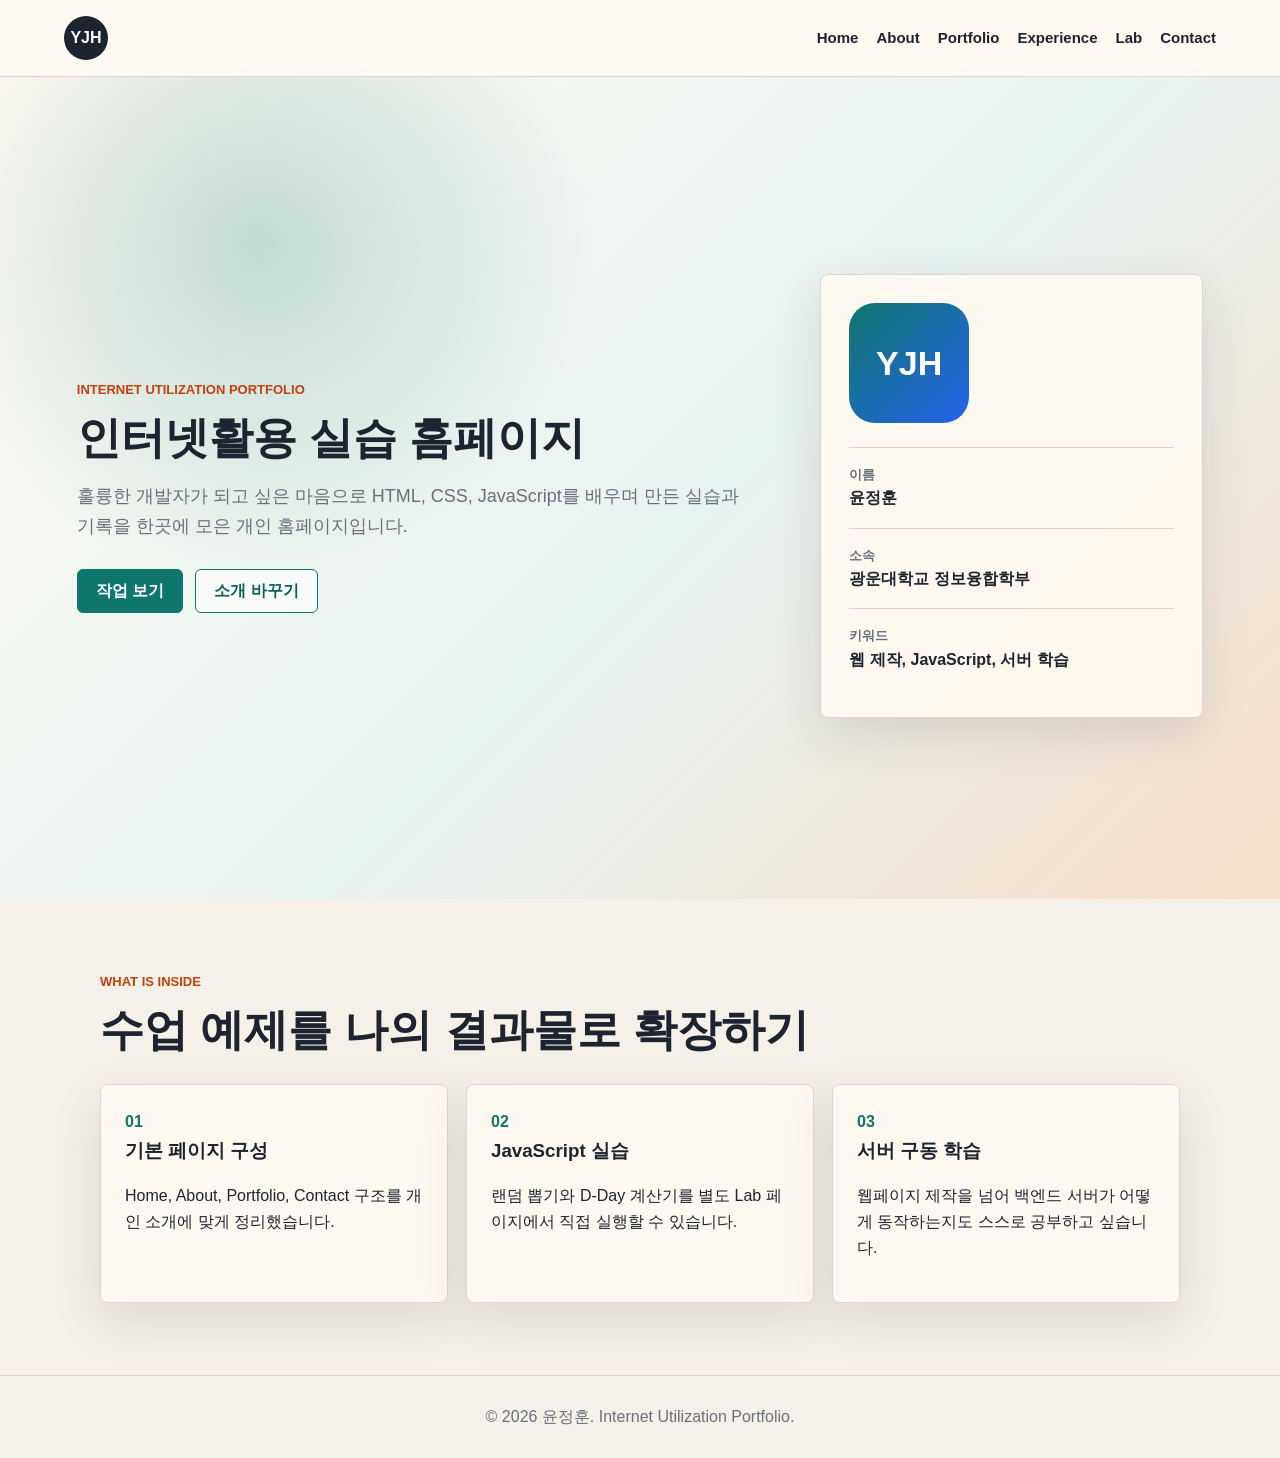
==== index.html @ 5d7d9046 "Create personal homepage" ====
<!doctype html>
<html lang="ko">
  <head>
    <meta charset="UTF-8" />
    <meta name="viewport" content="width=device-width, initial-scale=1.0" />
    <title>윤정훈 | 인터넷활용 홈페이지</title>
    <link rel="stylesheet" href="style.css" />
    <link rel="stylesheet" href="home.css" />
  </head>

  <body>
    <nav class="site-nav">
      <a class="brand" href="index.html">YJH</a>
      <div class="nav-links">
        <a href="index.html">Home</a>
        <a href="about.html">About</a>
        <a href="portfolio.html">Portfolio</a>
        <a href="experience.html">Experience</a>
        <a href="lab.html">Lab</a>
        <a href="contact.html">Contact</a>
      </div>
    </nav>

    <main>
      <section class="hero">
        <div class="hero-copy">
          <p class="eyebrow">Internet Utilization Portfolio</p>
          <h2>인터넷활용 실습 홈페이지</h2>
          <p id="intro" class="hero-text">
            훌륭한 개발자가 되고 싶은 마음으로 HTML, CSS, JavaScript를 배우며
            만든 실습과 기록을 한곳에 모은 개인 홈페이지입니다.
          </p>
          <div class="hero-actions">
            <a class="btn primary" href="portfolio.html">작업 보기</a>
            <button class="btn ghost" type="button" onclick="changeIntro()">
              소개 바꾸기
            </button>
          </div>
        </div>

        <div class="hero-panel" aria-label="홈페이지 핵심 정보">
          <div class="profile-mark">YJH</div>
          <dl>
            <div>
              <dt>이름</dt>
              <dd>윤정훈</dd>
            </div>
            <div>
              <dt>소속</dt>
              <dd>광운대학교 정보융합학부</dd>
            </div>
            <div>
              <dt>키워드</dt>
              <dd>웹 제작, JavaScript, 서버 학습</dd>
            </div>
          </dl>
        </div>
      </section>

      <section class="section-band">
        <div class="container">
          <p class="eyebrow">What is inside</p>
          <h2>수업 예제를 나의 결과물로 확장하기</h2>
          <div class="feature-grid">
            <article class="card">
              <span class="card-number">01</span>
              <h3>기본 페이지 구성</h3>
              <p>
                Home, About, Portfolio, Contact 구조를 개인 소개에 맞게
                정리했습니다.
              </p>
            </article>
            <article class="card">
              <span class="card-number">02</span>
              <h3>JavaScript 실습</h3>
              <p>
                랜덤 뽑기와 D-Day 계산기를 별도 Lab 페이지에서 직접 실행할 수
                있습니다.
              </p>
            </article>
            <article class="card">
              <span class="card-number">03</span>
              <h3>서버 구동 학습</h3>
              <p>
                웹페이지 제작을 넘어 백엔드 서버가 어떻게 동작하는지도 스스로
                공부하고 싶습니다.
              </p>
            </article>
          </div>
        </div>
      </section>
    </main>

    <footer>
      © <span id="year"></span> 윤정훈. Internet Utilization Portfolio.
    </footer>
    <script src="script.js"></script>
  </body>
</html>
---- style.css ----
:root {
  --bg: #f6f1e8;
  --surface: #fffaf1;
  --ink: #1d2430;
  --muted: #69707d;
  --line: #ded6c8;
  --primary: #0f766e;
  --primary-dark: #0b5f59;
  --accent: #c2410c;
  --blue: #2563eb;
  --shadow: 0 18px 50px rgba(29, 36, 48, 0.12);
}

* {
  box-sizing: border-box;
}

body {
  margin: 0;
  font-family: Arial, "Apple SD Gothic Neo", "Malgun Gothic", sans-serif;
  background: var(--bg);
  color: var(--ink);
  line-height: 1.65;
}

a {
  color: var(--primary-dark);
  font-weight: 700;
  text-decoration: none;
}

a:hover {
  text-decoration: underline;
}

.site-nav {
  position: sticky;
  top: 0;
  z-index: 10;
  display: flex;
  align-items: center;
  justify-content: space-between;
  gap: 20px;
  padding: 16px clamp(18px, 5vw, 64px);
  background: rgba(255, 250, 241, 0.92);
  border-bottom: 1px solid var(--line);
  backdrop-filter: blur(16px);
}

.brand {
  display: inline-grid;
  width: 44px;
  height: 44px;
  place-items: center;
  border-radius: 50%;
  background: var(--ink);
  color: white;
  letter-spacing: 0;
}

.brand:hover {
  text-decoration: none;
}

.nav-links {
  display: flex;
  flex-wrap: wrap;
  justify-content: flex-end;
  gap: 10px 18px;
}

.nav-links a {
  color: var(--ink);
  font-size: 15px;
}

.container {
  width: min(1080px, 100%);
  margin: 0 auto;
}

.page {
  padding: 72px 20px;
}

.page h1 {
  max-width: 760px;
  margin: 0;
  font-size: clamp(42px, 7vw, 84px);
  line-height: 1.05;
}

.page-desc {
  max-width: 760px;
  color: var(--muted);
  font-size: 18px;
}

.eyebrow {
  margin: 0 0 12px;
  color: var(--accent);
  font-size: 13px;
  font-weight: 800;
  letter-spacing: 0;
  text-transform: uppercase;
}

h2 {
  margin: 0 0 18px;
  font-size: clamp(28px, 4vw, 44px);
  line-height: 1.18;
}

h3 {
  margin: 0 0 10px;
}

.btn {
  display: inline-flex;
  align-items: center;
  justify-content: center;
  min-height: 44px;
  padding: 0 18px;
  border: 1px solid var(--primary);
  border-radius: 6px;
  background: transparent;
  color: var(--primary-dark);
  font: inherit;
  font-weight: 800;
  cursor: pointer;
}

.btn:hover {
  text-decoration: none;
  transform: translateY(-1px);
}

.btn.primary {
  background: var(--primary);
  color: white;
}

.btn.ghost {
  background: rgba(255, 255, 255, 0.6);
}

.card {
  padding: 24px;
  border: 1px solid var(--line);
  border-radius: 8px;
  background: rgba(255, 250, 241, 0.92);
  box-shadow: var(--shadow);
}

label {
  display: grid;
  gap: 8px;
  color: var(--ink);
  font-weight: 800;
}

input,
textarea {
  width: 100%;
  min-height: 44px;
  padding: 12px;
  border: 1px solid var(--line);
  border-radius: 6px;
  background: white;
  color: var(--ink);
  font: inherit;
}

textarea {
  min-height: 118px;
  resize: vertical;
}

footer {
  padding: 28px 20px;
  border-top: 1px solid var(--line);
  color: var(--muted);
  text-align: center;
}

@media (max-width: 760px) {
  .site-nav {
    align-items: flex-start;
    flex-direction: column;
  }

  .nav-links {
    justify-content: flex-start;
  }
}
---- home.css ----
.hero {
  display: grid;
  grid-template-columns: minmax(0, 1.3fr) minmax(280px, 0.7fr);
  gap: 32px;
  align-items: center;
  min-height: calc(100vh - 78px);
  padding: 72px clamp(20px, 6vw, 88px) 56px;
  background:
    radial-gradient(
      circle at 20% 20%,
      rgba(15, 118, 110, 0.22),
      transparent 28%
    ),
    linear-gradient(135deg, #fffaf1 0%, #e7f3f1 54%, #f7dfc9 100%);
}

.hero-copy h1 {
  max-width: 760px;
  margin: 0;
  font-size: clamp(42px, 7vw, 84px);
  line-height: 1.05;
}

.hero-text {
  max-width: 680px;
  color: var(--muted);
  font-size: 18px;
}

.hero-actions {
  display: flex;
  flex-wrap: wrap;
  gap: 12px;
  margin-top: 28px;
}

.hero-panel {
  padding: 28px;
  border: 1px solid var(--line);
  border-radius: 8px;
  background: rgba(255, 250, 241, 0.92);
  box-shadow: var(--shadow);
}

.profile-mark {
  display: grid;
  width: 120px;
  height: 120px;
  margin-bottom: 24px;
  place-items: center;
  border-radius: 26px;
  background: linear-gradient(135deg, var(--primary), var(--blue));
  color: white;
  font-size: 34px;
  font-weight: 900;
}

dl,
dd {
  margin: 0;
}

.hero-panel dl div {
  padding: 16px 0;
  border-top: 1px solid var(--line);
}

dt {
  color: var(--muted);
  font-size: 13px;
  font-weight: 800;
}

dd {
  font-weight: 800;
}

.section-band {
  padding: 72px 20px;
}

.feature-grid {
  display: grid;
  grid-template-columns: repeat(3, minmax(0, 1fr));
  gap: 18px;
  margin-top: 28px;
}

.card-number {
  color: var(--primary);
  font-weight: 900;
}

@media (max-width: 760px) {
  .hero,
  .feature-grid {
    grid-template-columns: 1fr;
  }

  .hero {
    min-height: auto;
    padding-top: 48px;
  }
}
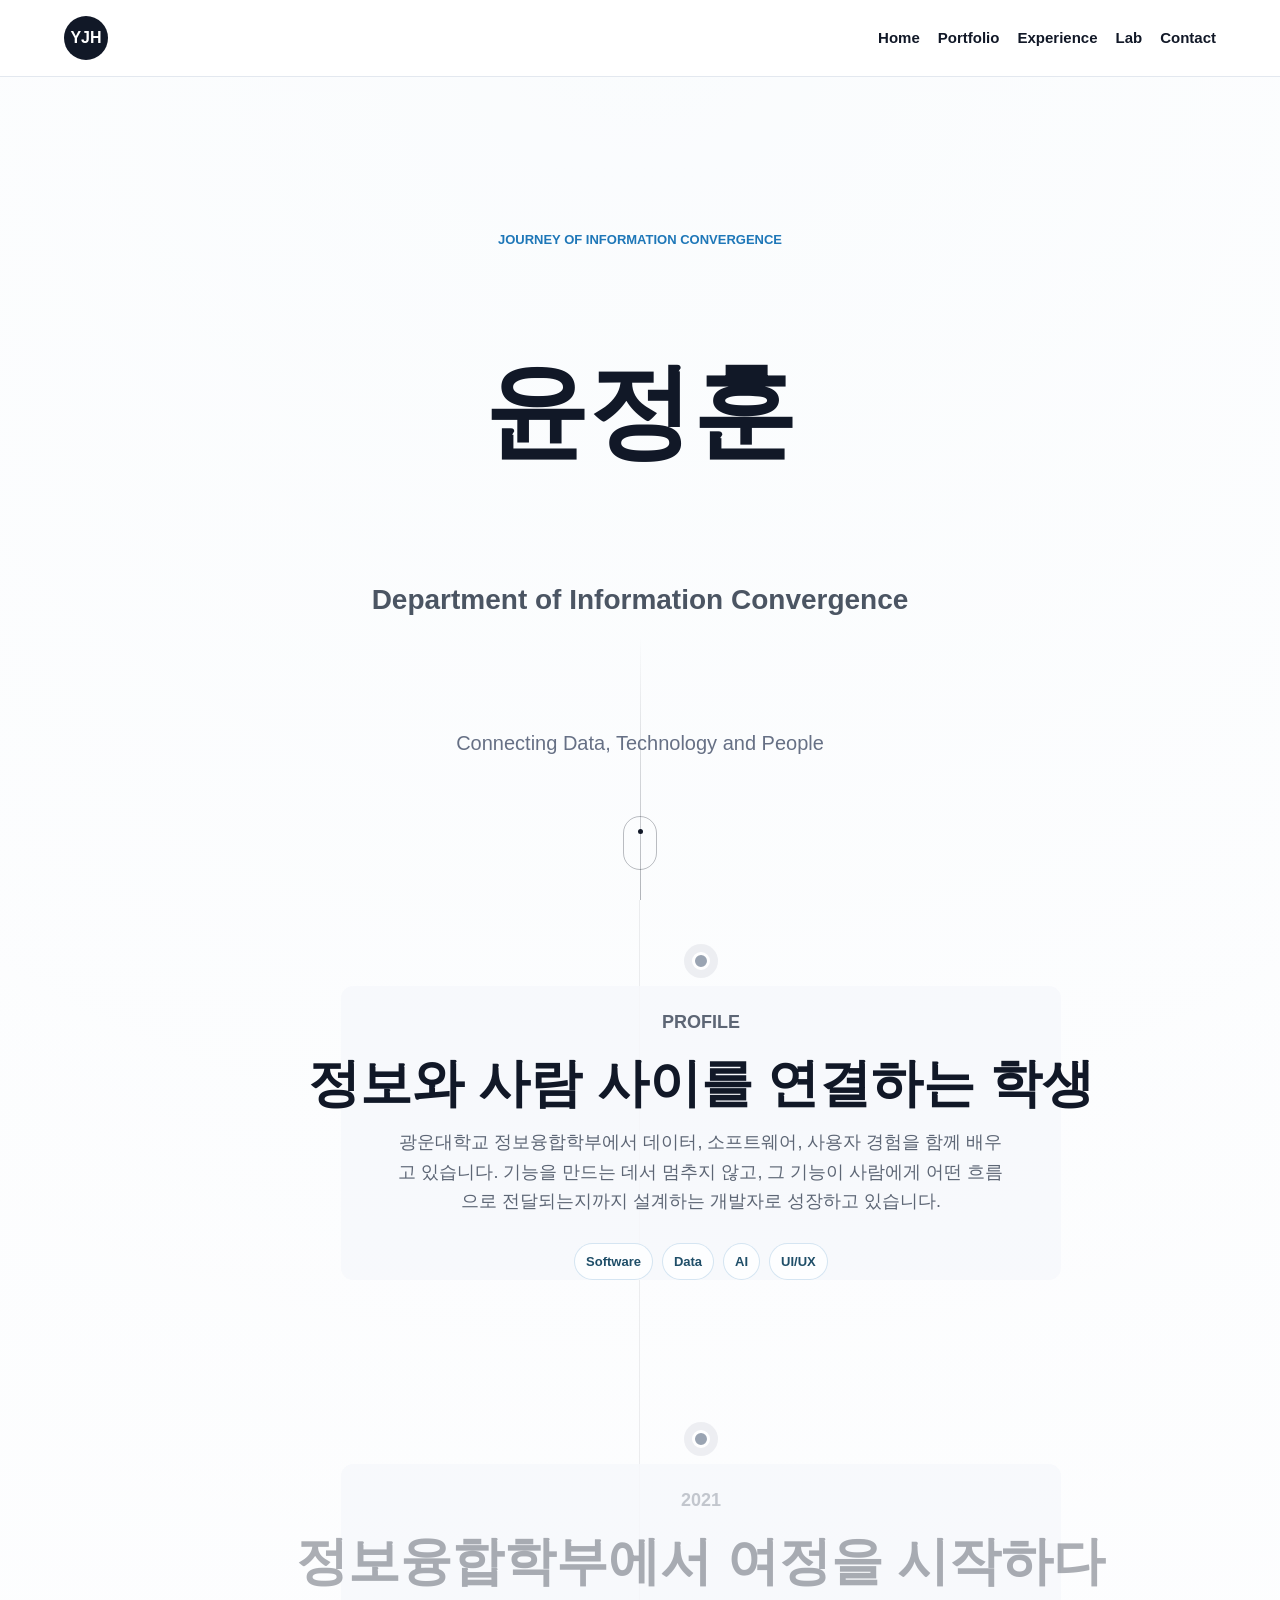
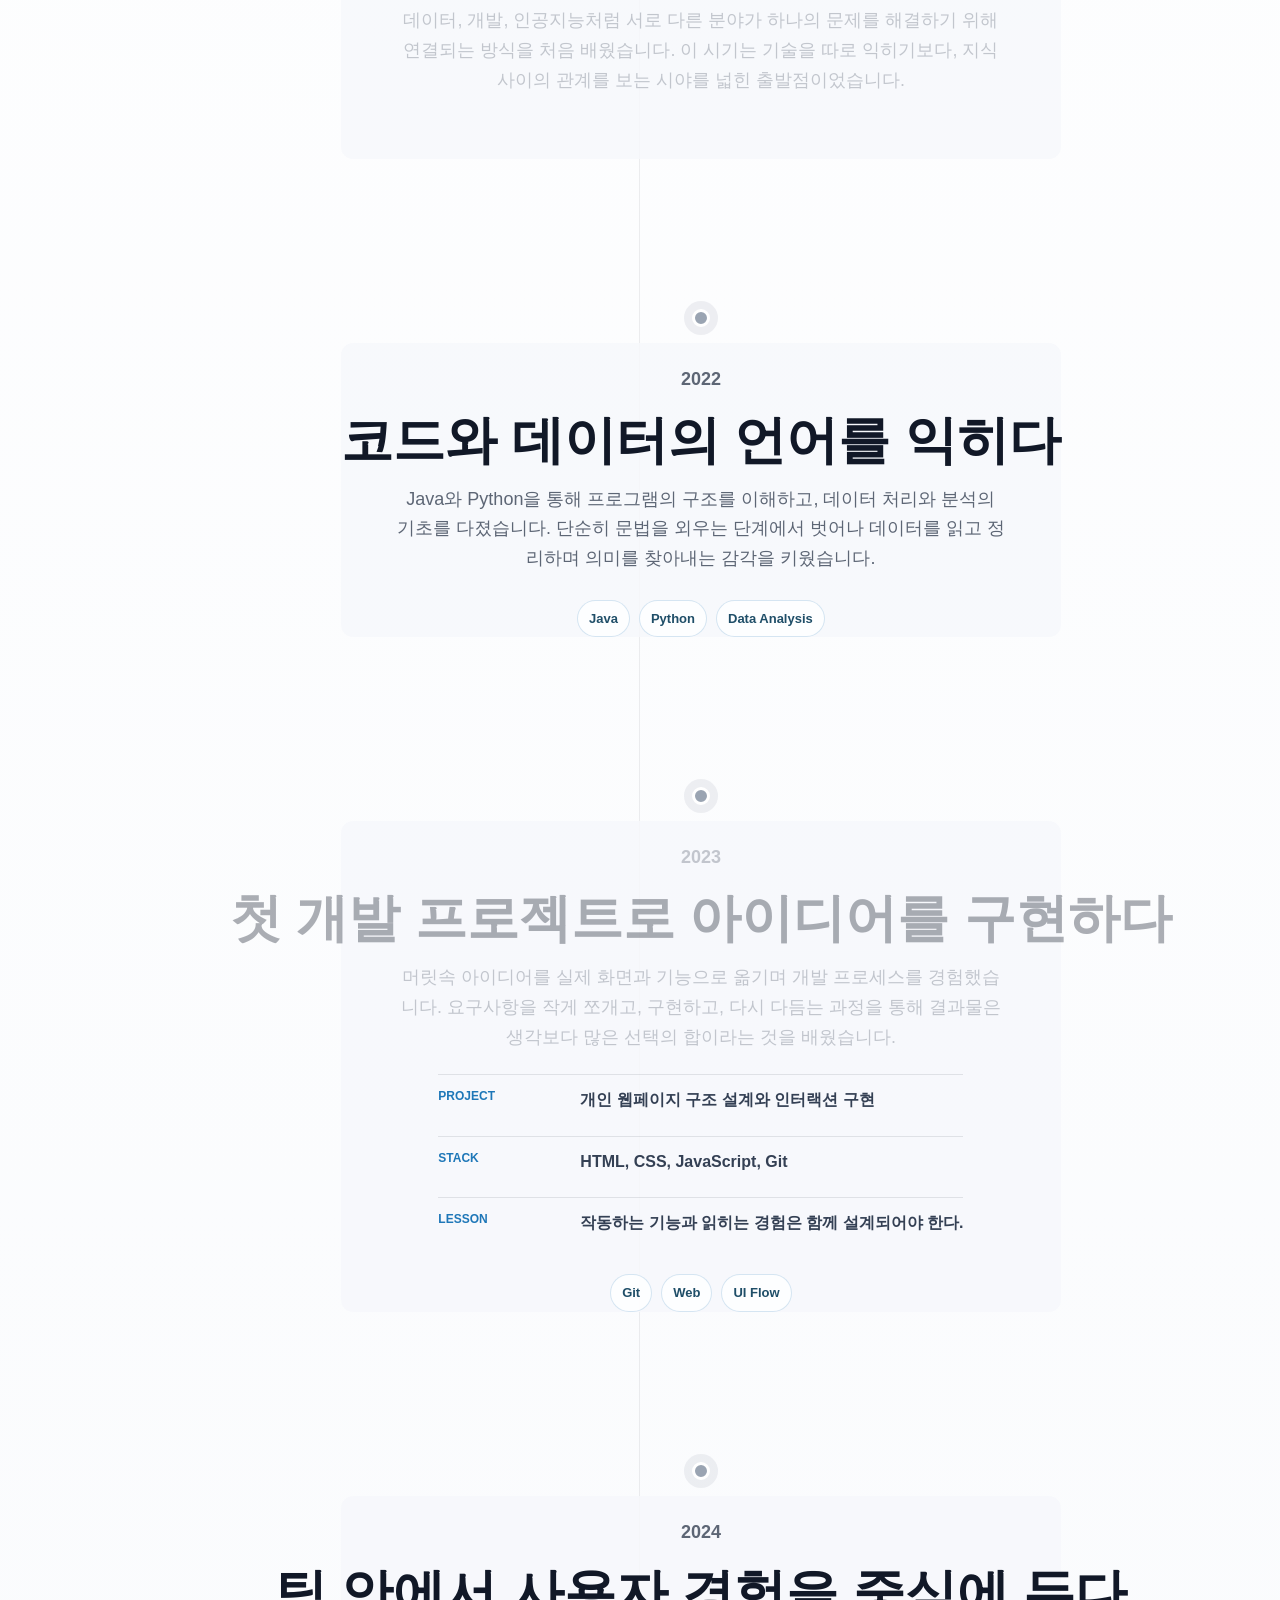
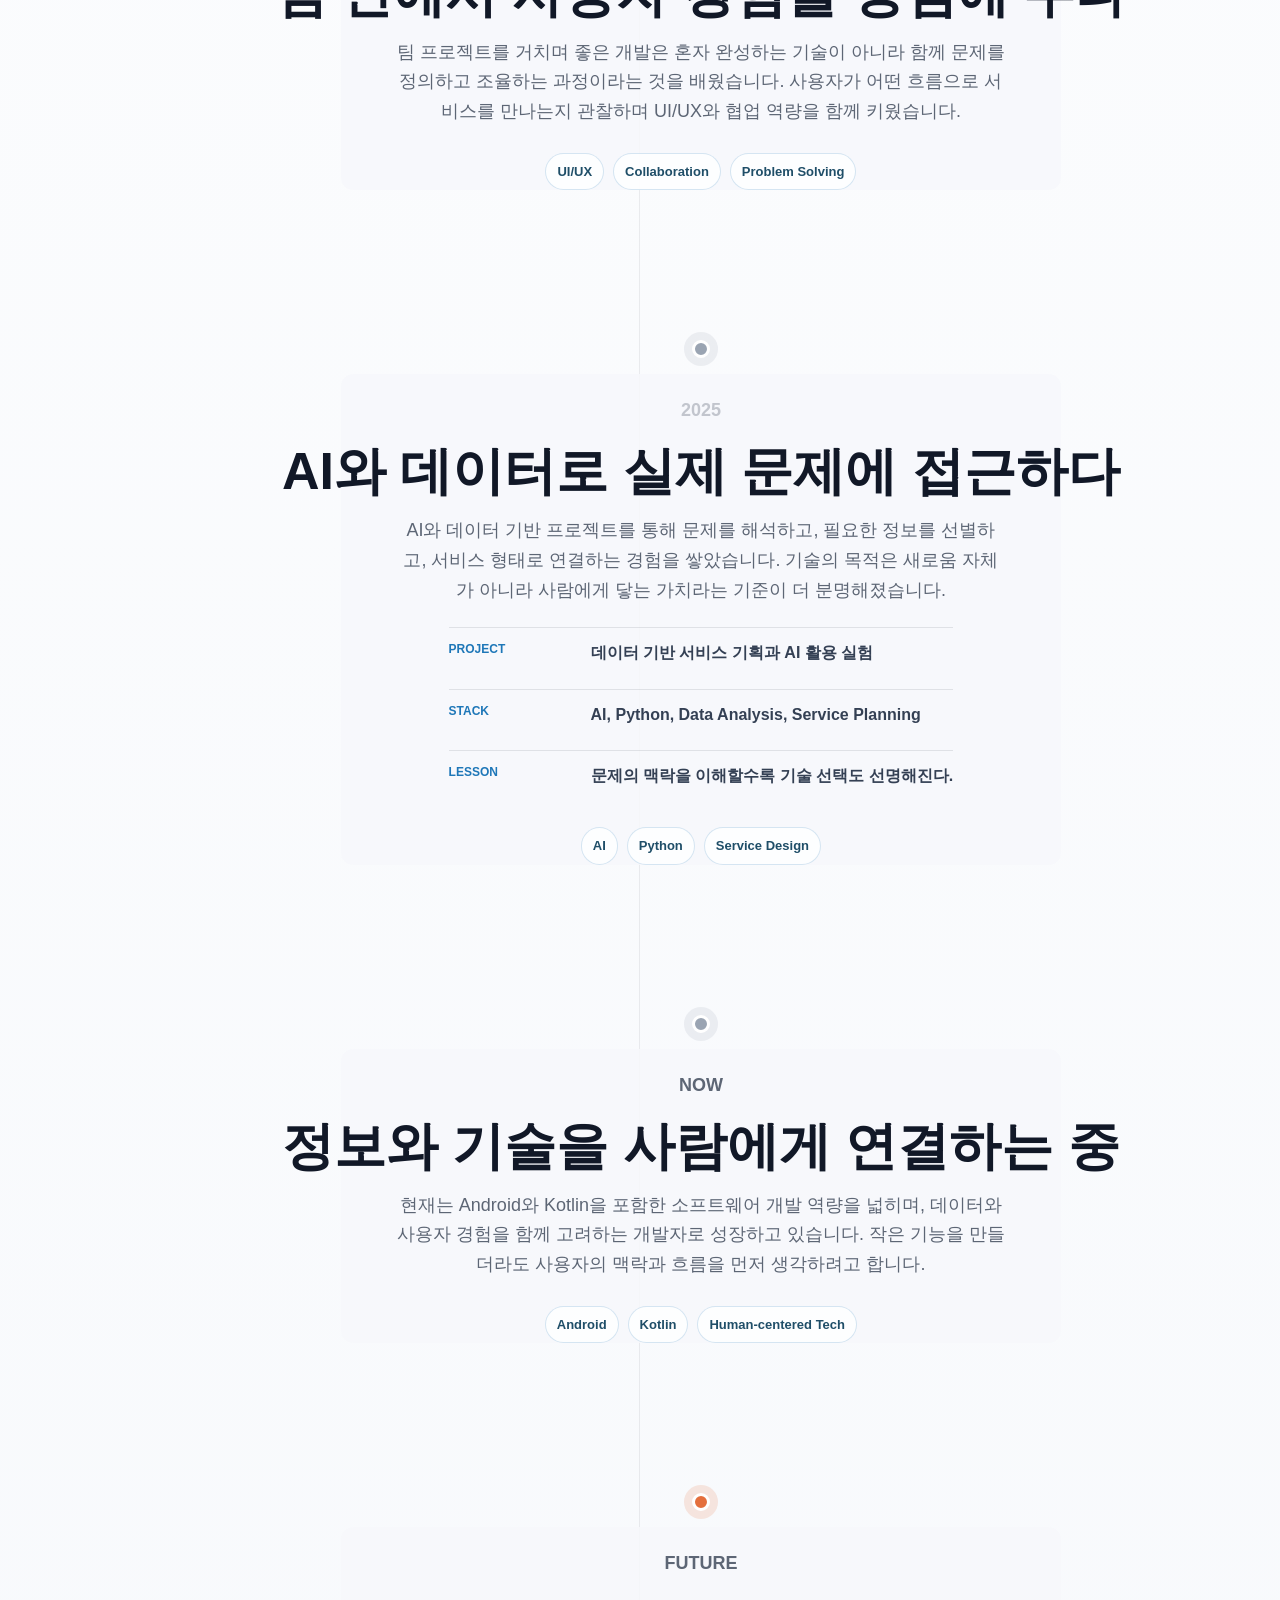
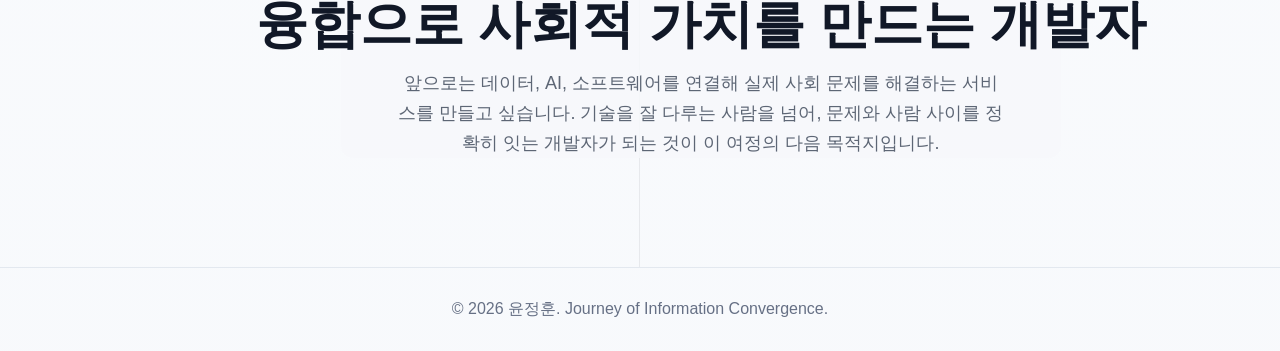
==== commit 36b9966e: "Refactor portfolio into vertical storytelling journey" ====
--- a/index.html
+++ b/index.html
@@ -3,17 +3,16 @@
   <head>
     <meta charset="UTF-8" />
     <meta name="viewport" content="width=device-width, initial-scale=1.0" />
-    <title>윤정훈 | 인터넷활용 홈페이지</title>
+    <title>윤정훈 | Journey of Information Convergence</title>
     <link rel="stylesheet" href="style.css" />
     <link rel="stylesheet" href="home.css" />
   </head>
 
-  <body>
+  <body class="journey-page">
     <nav class="site-nav">
-      <a class="brand" href="index.html">YJH</a>
+        <a class="brand" href="index.html">YJH</a>
       <div class="nav-links">
         <a href="index.html">Home</a>
-        <a href="about.html">About</a>
         <a href="portfolio.html">Portfolio</a>
         <a href="experience.html">Experience</a>
         <a href="lab.html">Lab</a>
@@ -22,77 +21,201 @@
     </nav>
 
     <main>
-      <section class="hero">
-        <div class="hero-copy">
-          <p class="eyebrow">Internet Utilization Portfolio</p>
-          <h2>인터넷활용 실습 홈페이지</h2>
-          <p id="intro" class="hero-text">
-            훌륭한 개발자가 되고 싶은 마음으로 HTML, CSS, JavaScript를 배우며
-            만든 실습과 기록을 한곳에 모은 개인 홈페이지입니다.
-          </p>
-          <div class="hero-actions">
-            <a class="btn primary" href="portfolio.html">작업 보기</a>
-            <button class="btn ghost" type="button" onclick="changeIntro()">
-              소개 바꾸기
-            </button>
-          </div>
-        </div>
-
-        <div class="hero-panel" aria-label="홈페이지 핵심 정보">
-          <div class="profile-mark">YJH</div>
-          <dl>
-            <div>
-              <dt>이름</dt>
-              <dd>윤정훈</dd>
-            </div>
-            <div>
-              <dt>소속</dt>
-              <dd>광운대학교 정보융합학부</dd>
-            </div>
-            <div>
-              <dt>키워드</dt>
-              <dd>웹 제작, JavaScript, 서버 학습</dd>
-            </div>
-          </dl>
+      <section class="journey-hero" aria-labelledby="journey-title">
+        <p class="journey-kicker">Journey of Information Convergence</p>
+        <h1 id="journey-title">윤정훈</h1>
+        <p class="journey-major">Department of Information Convergence</p>
+        <p class="journey-line">Connecting Data, Technology and People</p>
+        <div class="scroll-cue" aria-hidden="true">
+          <span></span>
         </div>
       </section>
 
-      <section class="section-band">
-        <div class="container">
-          <p class="eyebrow">What is inside</p>
-          <h2>수업 예제를 나의 결과물로 확장하기</h2>
-          <div class="feature-grid">
-            <article class="card">
-              <span class="card-number">01</span>
-              <h3>기본 페이지 구성</h3>
-              <p>
-                Home, About, Portfolio, Contact 구조를 개인 소개에 맞게
-                정리했습니다.
-              </p>
-            </article>
-            <article class="card">
-              <span class="card-number">02</span>
-              <h3>JavaScript 실습</h3>
-              <p>
-                랜덤 뽑기와 D-Day 계산기를 별도 Lab 페이지에서 직접 실행할 수
-                있습니다.
-              </p>
-            </article>
-            <article class="card">
-              <span class="card-number">03</span>
-              <h3>서버 구동 학습</h3>
-              <p>
-                웹페이지 제작을 넘어 백엔드 서버가 어떻게 동작하는지도 스스로
-                공부하고 싶습니다.
-              </p>
-            </article>
-          </div>
+      <section class="journey" aria-label="성장 과정 타임라인">
+        <div class="journey-track" aria-hidden="true">
+          <div class="journey-progress"></div>
         </div>
+
+        <ol class="journey-list">
+          <li class="journey-step profile-moment">
+            <span class="journey-node"></span>
+            <div class="journey-copy">
+              <p class="journey-year">Profile</p>
+              <h2>정보와 사람 사이를 연결하는 학생</h2>
+              <p>
+                광운대학교 정보융합학부에서 데이터, 소프트웨어, 사용자 경험을
+                함께 배우고 있습니다. 기능을 만드는 데서 멈추지 않고, 그 기능이
+                사람에게 어떤 흐름으로 전달되는지까지 설계하는 개발자로
+                성장하고 있습니다.
+              </p>
+              <ul class="skill-river" aria-label="핵심 관심 분야">
+                <li>Software</li>
+                <li>Data</li>
+                <li>AI</li>
+                <li>UI/UX</li>
+              </ul>
+            </div>
+          </li>
+
+          <li class="journey-step">
+            <span class="journey-node"></span>
+            <div class="journey-copy">
+              <p class="journey-year">2021</p>
+              <h2>정보융합학부에서 여정을 시작하다</h2>
+              <p>
+                데이터, 개발, 인공지능처럼 서로 다른 분야가 하나의 문제를
+                해결하기 위해 연결되는 방식을 처음 배웠습니다. 이 시기는
+                기술을 따로 익히기보다, 지식 사이의 관계를 보는 시야를 넓힌
+                출발점이었습니다.
+              </p>
+              <ul class="skill-river" aria-label="2021년에 형성한 역량">
+                <li>Information Convergence</li>
+                <li>Problem Framing</li>
+              </ul>
+            </div>
+          </li>
+
+          <li class="journey-step">
+            <span class="journey-node"></span>
+            <div class="journey-copy">
+              <p class="journey-year">2022</p>
+              <h2>코드와 데이터의 언어를 익히다</h2>
+              <p>
+                Java와 Python을 통해 프로그램의 구조를 이해하고, 데이터 처리와
+                분석의 기초를 다졌습니다. 단순히 문법을 외우는 단계에서 벗어나
+                데이터를 읽고 정리하며 의미를 찾아내는 감각을 키웠습니다.
+              </p>
+              <ul class="skill-river" aria-label="2022년에 학습한 기술">
+                <li>Java</li>
+                <li>Python</li>
+                <li>Data Analysis</li>
+              </ul>
+            </div>
+          </li>
+
+          <li class="journey-step project-moment">
+            <span class="journey-node"></span>
+            <div class="journey-copy">
+              <p class="journey-year">2023</p>
+              <h2>첫 개발 프로젝트로 아이디어를 구현하다</h2>
+              <p>
+                머릿속 아이디어를 실제 화면과 기능으로 옮기며 개발 프로세스를
+                경험했습니다. 요구사항을 작게 쪼개고, 구현하고, 다시 다듬는
+                과정을 통해 결과물은 생각보다 많은 선택의 합이라는 것을
+                배웠습니다.
+              </p>
+              <dl class="experience-record">
+                <div>
+                  <dt>Project</dt>
+                  <dd>개인 웹페이지 구조 설계와 인터랙션 구현</dd>
+                </div>
+                <div>
+                  <dt>Stack</dt>
+                  <dd>HTML, CSS, JavaScript, Git</dd>
+                </div>
+                <div>
+                  <dt>Lesson</dt>
+                  <dd>작동하는 기능과 읽히는 경험은 함께 설계되어야 한다.</dd>
+                </div>
+              </dl>
+              <ul class="skill-river" aria-label="2023년에 활용한 기술">
+                <li>Git</li>
+                <li>Web</li>
+                <li>UI Flow</li>
+              </ul>
+            </div>
+          </li>
+
+          <li class="journey-step">
+            <span class="journey-node"></span>
+            <div class="journey-copy">
+              <p class="journey-year">2024</p>
+              <h2>팀 안에서 사용자 경험을 중심에 두다</h2>
+              <p>
+                팀 프로젝트를 거치며 좋은 개발은 혼자 완성하는 기술이 아니라
+                함께 문제를 정의하고 조율하는 과정이라는 것을 배웠습니다.
+                사용자가 어떤 흐름으로 서비스를 만나는지 관찰하며 UI/UX와
+                협업 역량을 함께 키웠습니다.
+              </p>
+              <ul class="skill-river" aria-label="2024년에 강화한 역량">
+                <li>UI/UX</li>
+                <li>Collaboration</li>
+                <li>Problem Solving</li>
+              </ul>
+            </div>
+          </li>
+
+          <li class="journey-step project-moment">
+            <span class="journey-node"></span>
+            <div class="journey-copy">
+              <p class="journey-year">2025</p>
+              <h2>AI와 데이터로 실제 문제에 접근하다</h2>
+              <p>
+                AI와 데이터 기반 프로젝트를 통해 문제를 해석하고, 필요한 정보를
+                선별하고, 서비스 형태로 연결하는 경험을 쌓았습니다. 기술의
+                목적은 새로움 자체가 아니라 사람에게 닿는 가치라는 기준이 더
+                분명해졌습니다.
+              </p>
+              <dl class="experience-record">
+                <div>
+                  <dt>Project</dt>
+                  <dd>데이터 기반 서비스 기획과 AI 활용 실험</dd>
+                </div>
+                <div>
+                  <dt>Stack</dt>
+                  <dd>AI, Python, Data Analysis, Service Planning</dd>
+                </div>
+                <div>
+                  <dt>Lesson</dt>
+                  <dd>문제의 맥락을 이해할수록 기술 선택도 선명해진다.</dd>
+                </div>
+              </dl>
+              <ul class="skill-river" aria-label="2025년에 확장한 기술">
+                <li>AI</li>
+                <li>Python</li>
+                <li>Service Design</li>
+              </ul>
+            </div>
+          </li>
+
+          <li class="journey-step">
+            <span class="journey-node"></span>
+            <div class="journey-copy">
+              <p class="journey-year">Now</p>
+              <h2>정보와 기술을 사람에게 연결하는 중</h2>
+              <p>
+                현재는 Android와 Kotlin을 포함한 소프트웨어 개발 역량을
+                넓히며, 데이터와 사용자 경험을 함께 고려하는 개발자로 성장하고
+                있습니다. 작은 기능을 만들더라도 사용자의 맥락과 흐름을 먼저
+                생각하려고 합니다.
+              </p>
+              <ul class="skill-river" aria-label="현재 확장 중인 기술">
+                <li>Android</li>
+                <li>Kotlin</li>
+                <li>Human-centered Tech</li>
+              </ul>
+            </div>
+          </li>
+
+          <li class="journey-step future-step">
+            <span class="journey-node"></span>
+            <div class="journey-copy">
+              <p class="journey-year">Future</p>
+              <h2>융합으로 사회적 가치를 만드는 개발자</h2>
+              <p>
+                앞으로는 데이터, AI, 소프트웨어를 연결해 실제 사회 문제를
+                해결하는 서비스를 만들고 싶습니다. 기술을 잘 다루는 사람을
+                넘어, 문제와 사람 사이를 정확히 잇는 개발자가 되는 것이 이
+                여정의 다음 목적지입니다.
+              </p>
+            </div>
+          </li>
+        </ol>
       </section>
     </main>
 
     <footer>
-      © <span id="year"></span> 윤정훈. Internet Utilization Portfolio.
+      © <span id="year"></span> 윤정훈. Journey of Information Convergence.
     </footer>
     <script src="script.js"></script>
   </body>
--- a/style.css
+++ b/style.css
@@ -1,14 +1,14 @@
 :root {
-  --bg: #f6f1e8;
-  --surface: #fffaf1;
-  --ink: #1d2430;
-  --muted: #69707d;
-  --line: #ded6c8;
-  --primary: #0f766e;
-  --primary-dark: #0b5f59;
-  --accent: #c2410c;
-  --blue: #2563eb;
-  --shadow: 0 18px 50px rgba(29, 36, 48, 0.12);
+  --bg: #f7f9fc;
+  --surface: #ffffff;
+  --ink: #111827;
+  --muted: #667085;
+  --line: #e3e8ef;
+  --primary: #1e77b8;
+  --primary-dark: #155f94;
+  --accent: #e46f3d;
+  --blue: #385bd8;
+  --shadow: 0 16px 42px rgba(17, 24, 39, 0.08);
 }
 
 * {
@@ -42,7 +42,7 @@
   justify-content: space-between;
   gap: 20px;
   padding: 16px clamp(18px, 5vw, 64px);
-  background: rgba(255, 250, 241, 0.92);
+  background: rgba(255, 255, 255, 0.9);
   border-bottom: 1px solid var(--line);
   backdrop-filter: blur(16px);
 }
@@ -141,14 +141,14 @@
 }
 
 .btn.ghost {
-  background: rgba(255, 255, 255, 0.6);
+  background: rgba(255, 255, 255, 0.72);
 }
 
 .card {
   padding: 24px;
   border: 1px solid var(--line);
   border-radius: 8px;
-  background: rgba(255, 250, 241, 0.92);
+  background: rgba(255, 255, 255, 0.92);
   box-shadow: var(--shadow);
 }
 
--- a/home.css
+++ b/home.css
@@ -1,104 +1,345 @@
-.hero {
-  display: grid;
-  grid-template-columns: minmax(0, 1.3fr) minmax(280px, 0.7fr);
-  gap: 32px;
-  align-items: center;
-  min-height: calc(100vh - 78px);
-  padding: 72px clamp(20px, 6vw, 88px) 56px;
+.journey-page {
   background:
-    radial-gradient(
-      circle at 20% 20%,
-      rgba(15, 118, 110, 0.22),
-      transparent 28%
-    ),
-    linear-gradient(135deg, #fffaf1 0%, #e7f3f1 54%, #f7dfc9 100%);
-}
-
-.hero-copy h1 {
-  max-width: 760px;
+    linear-gradient(180deg, rgba(255, 255, 255, 0.82), rgba(247, 249, 252, 0.92)),
+    radial-gradient(circle at 50% 0%, rgba(30, 119, 184, 0.13), transparent 34%);
+}
+
+.journey-hero {
+  position: relative;
+  display: grid;
+  min-height: calc(100vh - 77px);
+  padding: clamp(84px, 12vh, 136px) 20px 96px;
+  place-items: center;
+  overflow: hidden;
+  text-align: center;
+}
+
+.journey-hero::before {
+  position: absolute;
+  top: 68%;
+  bottom: 0;
+  left: 50%;
+  width: 1px;
+  background: linear-gradient(180deg, transparent, rgba(33, 40, 54, 0.34));
+  content: "";
+}
+
+.journey-hero > * {
+  position: relative;
+  z-index: 1;
+}
+
+.journey-kicker {
+  margin: 0 0 22px;
+  color: #1e77b8;
+  font-size: 13px;
+  font-weight: 800;
+  letter-spacing: 0;
+  text-transform: uppercase;
+}
+
+.journey-hero h1 {
   margin: 0;
-  font-size: clamp(42px, 7vw, 84px);
-  line-height: 1.05;
-}
-
-.hero-text {
+  color: #111827;
+  font-size: clamp(52px, 9vw, 104px);
+  font-weight: 900;
+  line-height: 0.95;
+}
+
+.journey-major {
+  margin: 28px 0 0;
+  color: #4b5563;
+  font-size: clamp(18px, 2.5vw, 28px);
+  font-weight: 800;
+}
+
+.journey-line {
   max-width: 680px;
-  color: var(--muted);
-  font-size: 18px;
-}
-
-.hero-actions {
+  margin: 14px auto 0;
+  color: #667085;
+  font-size: clamp(16px, 2vw, 20px);
+}
+
+.scroll-cue {
+  position: absolute;
+  bottom: 30px;
+  left: 50%;
+  display: grid;
+  width: 34px;
+  height: 54px;
+  margin-left: -17px;
+  place-items: start center;
+  border: 1px solid rgba(17, 24, 39, 0.28);
+  border-radius: 999px;
+}
+
+.scroll-cue span {
+  width: 5px;
+  height: 5px;
+  margin-top: 12px;
+  border-radius: 50%;
+  background: #111827;
+  animation: scrollPulse 1.6s ease-in-out infinite;
+}
+
+.journey {
+  position: relative;
+  padding: 26px 20px 120px;
+}
+
+.journey-track {
+  position: absolute;
+  top: 0;
+  bottom: 0;
+  left: 50%;
+  width: 1px;
+  margin-left: -1px;
+  overflow: hidden;
+  background: rgba(17, 24, 39, 0.07);
+}
+
+.journey-progress {
+  width: 100%;
+  height: 0;
+  background: linear-gradient(
+    180deg,
+    rgba(30, 119, 184, 0.72),
+    rgba(16, 163, 127, 0.58) 58%,
+    rgba(228, 111, 61, 0.6)
+  );
+  transition: height 160ms linear;
+}
+
+.journey-list {
+  display: grid;
+  gap: clamp(84px, 13vw, 150px);
+  width: min(820px, 100%);
+  padding: 0;
+  margin: 0 auto;
+  list-style: none;
+}
+
+.journey-step {
+  position: relative;
+  min-height: 280px;
+  padding-top: 34px;
+  transform: translateY(26px);
+  transition: transform 500ms ease;
+}
+
+.journey-step.is-visible,
+.journey-step.is-past {
+  transform: translateY(0);
+}
+
+.journey-node {
+  position: absolute;
+  top: 0;
+  left: 50%;
+  z-index: 2;
+  width: 18px;
+  height: 18px;
+  margin-left: -9px;
+  border: 3px solid #ffffff;
+  border-radius: 50%;
+  background: #9aa4b2;
+  box-shadow: 0 0 0 8px rgba(154, 164, 178, 0.16);
+  transition:
+    background 300ms ease,
+    box-shadow 300ms ease,
+    transform 300ms ease;
+}
+
+.journey-step.is-visible .journey-node,
+.journey-step.is-past .journey-node {
+  background: #1e77b8;
+  box-shadow: 0 0 0 9px rgba(30, 119, 184, 0.17);
+}
+
+.journey-step.is-visible .journey-node {
+  transform: scale(1.25);
+}
+
+.journey-copy {
+  position: relative;
+  z-index: 1;
+  display: grid;
+  gap: 16px;
+  max-width: min(980px, 100%);
+  padding: 22px 0 0;
+  margin: 0 auto;
+  text-align: center;
+}
+
+.journey-copy::before {
+  position: absolute;
+  inset: 0 max(0px, calc(50% - 360px));
+  z-index: -1;
+  background: rgba(247, 249, 252, 0.86);
+  border-radius: 12px;
+  content: "";
+}
+
+.journey-copy > * {
+  opacity: 0.34;
+  transition: opacity 500ms ease;
+}
+
+.journey-step.is-visible .journey-copy > *,
+.journey-step.is-past .journey-copy > * {
+  opacity: 1;
+}
+
+.journey-year {
+  margin: 0;
+  color: #1e77b8;
+  font-size: 14px;
+  font-weight: 900;
+  letter-spacing: 0;
+  text-transform: uppercase;
+}
+
+.journey-copy h2 {
+  margin: 0;
+  color: #111827;
+  font-size: clamp(28px, 4.6vw, 52px);
+  line-height: 1.12;
+}
+
+.journey-copy p {
+  max-width: 610px;
+  margin: 0;
+  margin-inline: auto;
+  color: #5d6675;
+  font-size: clamp(16px, 1.8vw, 18px);
+}
+
+.skill-river {
   display: flex;
   flex-wrap: wrap;
-  gap: 12px;
-  margin-top: 28px;
-}
-
-.hero-panel {
-  padding: 28px;
-  border: 1px solid var(--line);
-  border-radius: 8px;
-  background: rgba(255, 250, 241, 0.92);
-  box-shadow: var(--shadow);
-}
-
-.profile-mark {
-  display: grid;
-  width: 120px;
-  height: 120px;
-  margin-bottom: 24px;
-  place-items: center;
-  border-radius: 26px;
-  background: linear-gradient(135deg, var(--primary), var(--blue));
-  color: white;
-  font-size: 34px;
-  font-weight: 900;
-}
-
-dl,
-dd {
-  margin: 0;
-}
-
-.hero-panel dl div {
-  padding: 16px 0;
-  border-top: 1px solid var(--line);
-}
-
-dt {
-  color: var(--muted);
+  justify-content: center;
+  gap: 9px;
+  padding: 0;
+  margin: 10px 0 0;
+  list-style: none;
+}
+
+.skill-river li {
+  padding: 7px 11px;
+  border: 1px solid rgba(30, 119, 184, 0.18);
+  border-radius: 999px;
+  background: rgba(255, 255, 255, 0.76);
+  color: #1f4e68;
   font-size: 13px;
   font-weight: 800;
-}
-
-dd {
-  font-weight: 800;
-}
-
-.section-band {
-  padding: 72px 20px;
-}
-
-.feature-grid {
-  display: grid;
-  grid-template-columns: repeat(3, minmax(0, 1fr));
-  gap: 18px;
-  margin-top: 28px;
-}
-
-.card-number {
-  color: var(--primary);
+  opacity: 0;
+  transform: translateY(10px);
+  transition:
+    opacity 400ms ease,
+    transform 400ms ease;
+}
+
+.journey-step.is-visible .skill-river li,
+.journey-step.is-past .skill-river li {
+  opacity: 1;
+  transform: translateY(0);
+}
+
+.skill-river li:nth-child(2) {
+  transition-delay: 80ms;
+}
+
+.skill-river li:nth-child(3) {
+  transition-delay: 160ms;
+}
+
+.experience-record {
+  display: grid;
+  gap: 10px;
+  max-width: 560px;
+  margin: 6px auto 0;
+  text-align: left;
+}
+
+.experience-record div {
+  display: grid;
+  grid-template-columns: 88px minmax(0, 1fr);
+  gap: 14px;
+  padding: 12px 0;
+  border-top: 1px solid rgba(17, 24, 39, 0.1);
+}
+
+.experience-record dt {
+  color: #1e77b8;
+  font-size: 12px;
   font-weight: 900;
+  text-transform: uppercase;
+}
+
+.experience-record dd {
+  color: #344054;
+  font-weight: 700;
+}
+
+.future-step .journey-node {
+  background: #e46f3d;
+  box-shadow: 0 0 0 8px rgba(228, 111, 61, 0.16);
+}
+
+@keyframes scrollPulse {
+  0% {
+    opacity: 0;
+    transform: translateY(0);
+  }
+
+  35% {
+    opacity: 1;
+  }
+
+  100% {
+    opacity: 0;
+    transform: translateY(18px);
+  }
 }
 
 @media (max-width: 760px) {
-  .hero,
-  .feature-grid {
+  .journey-hero {
+    min-height: calc(100vh - 132px);
+  }
+
+  .journey-list {
+    gap: 86px;
+  }
+
+  .journey-step {
+    min-height: 240px;
+  }
+
+  .journey-copy {
+    max-width: 100%;
+  }
+
+  .experience-record div {
     grid-template-columns: 1fr;
-  }
-
-  .hero {
-    min-height: auto;
-    padding-top: 48px;
-  }
-}
+    gap: 2px;
+  }
+}
+
+@media (min-width: 960px) {
+  .journey-copy h2 {
+    white-space: nowrap;
+  }
+}
+
+@media (prefers-reduced-motion: reduce) {
+  .scroll-cue span {
+    animation: none;
+  }
+
+  .journey-step,
+  .journey-node,
+  .skill-river li,
+  .journey-progress {
+    transition: none;
+  }
+}
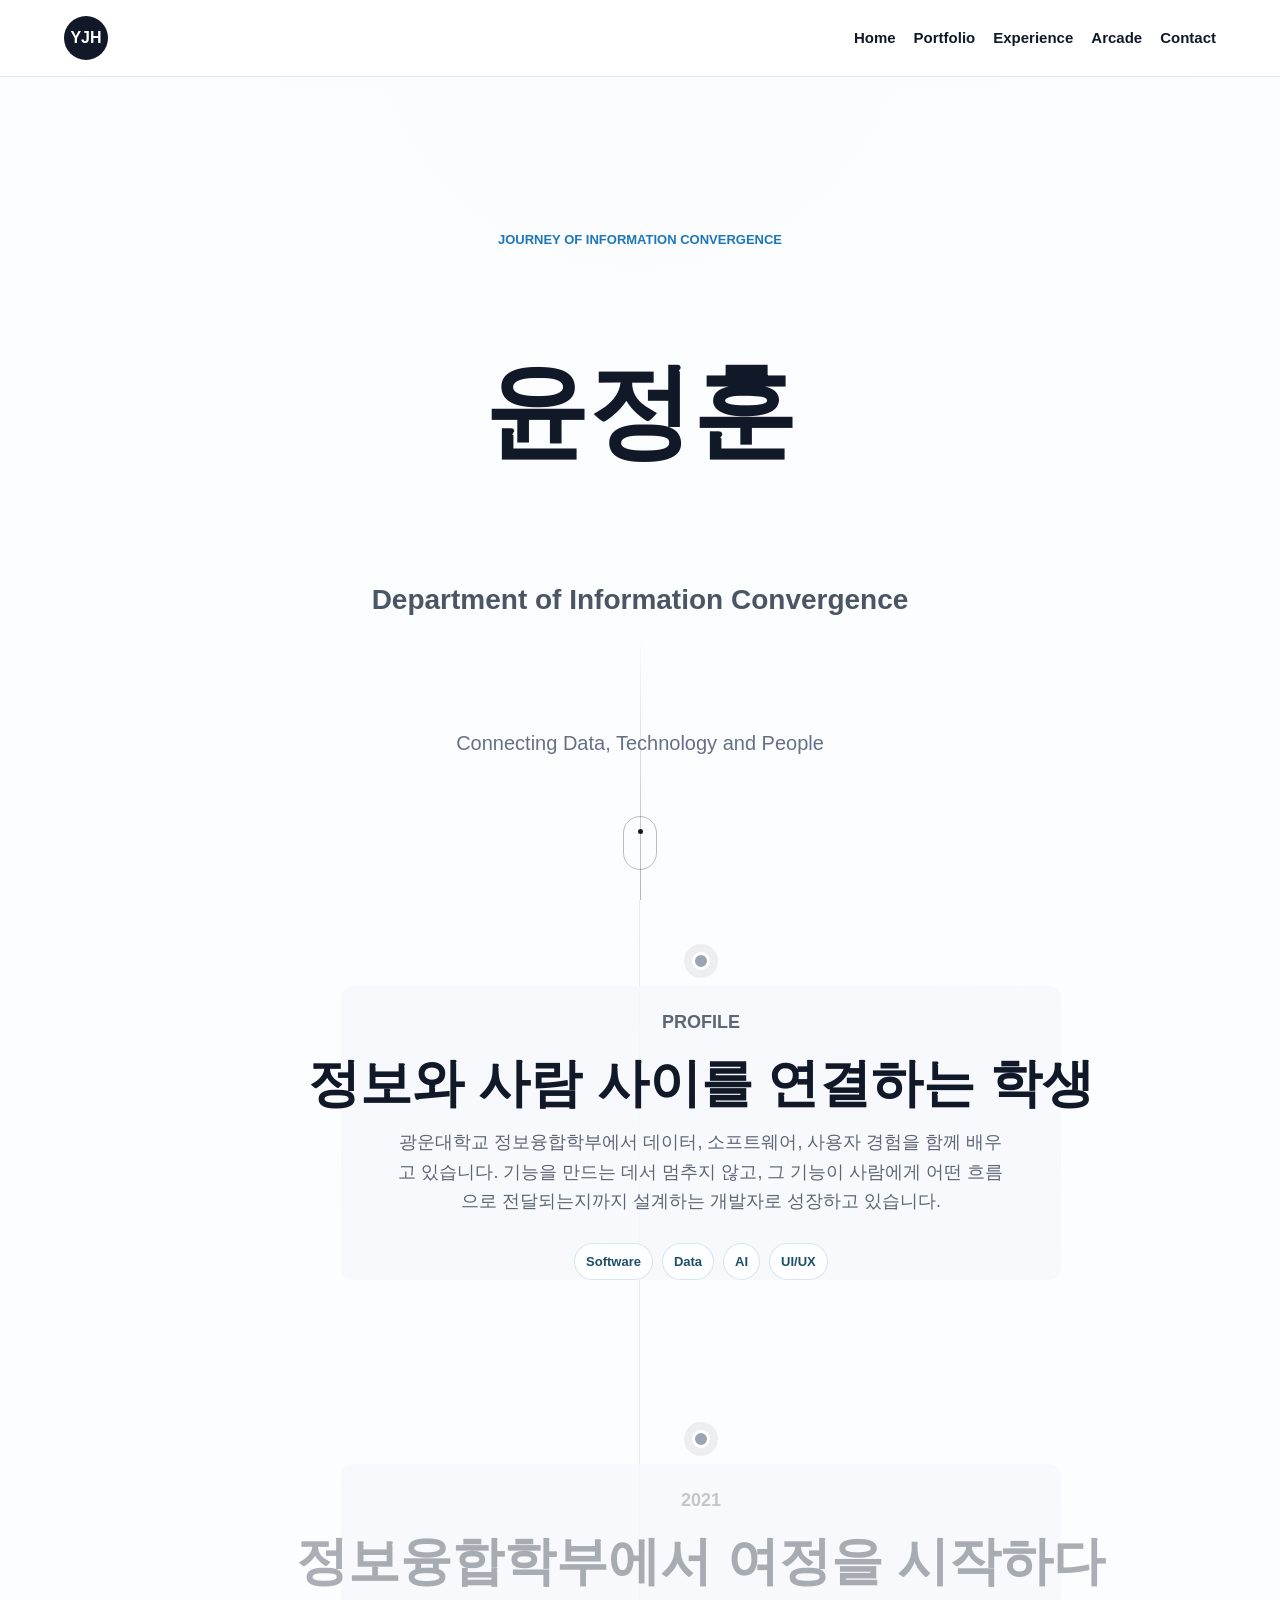
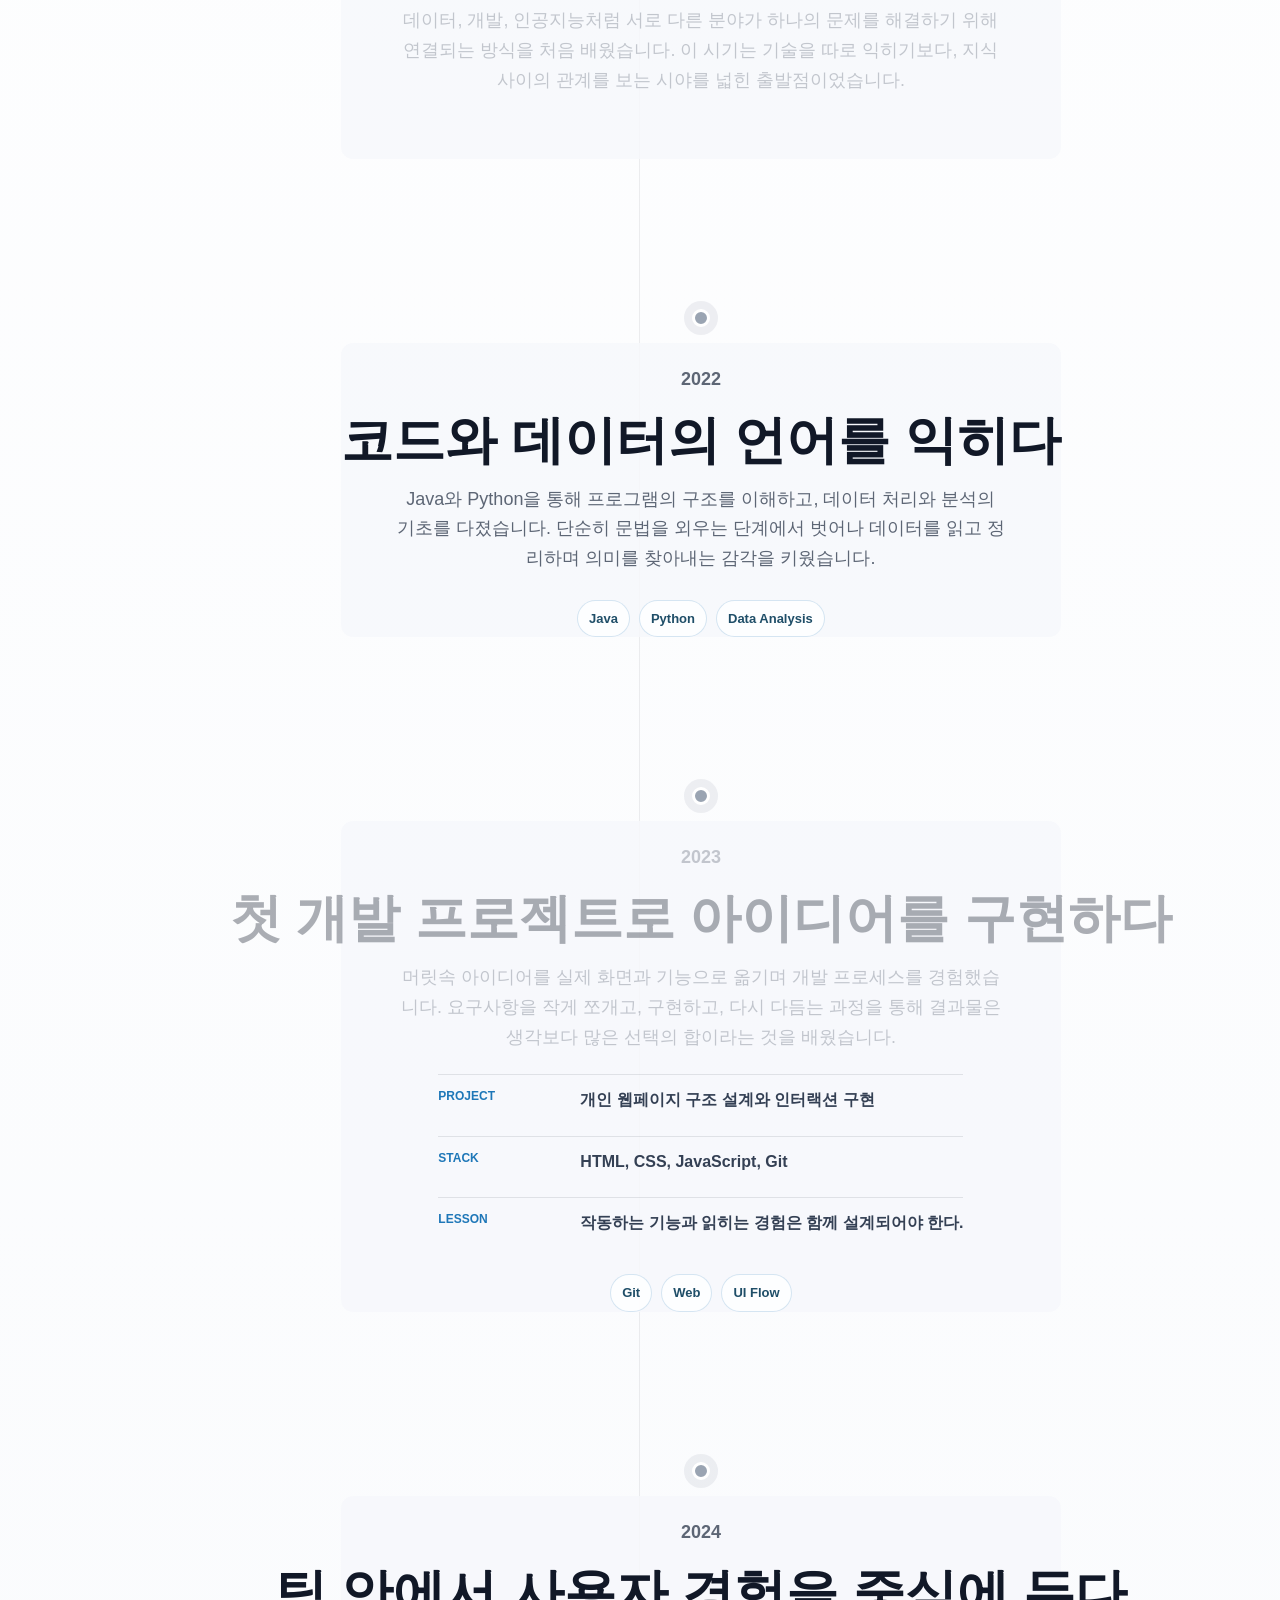
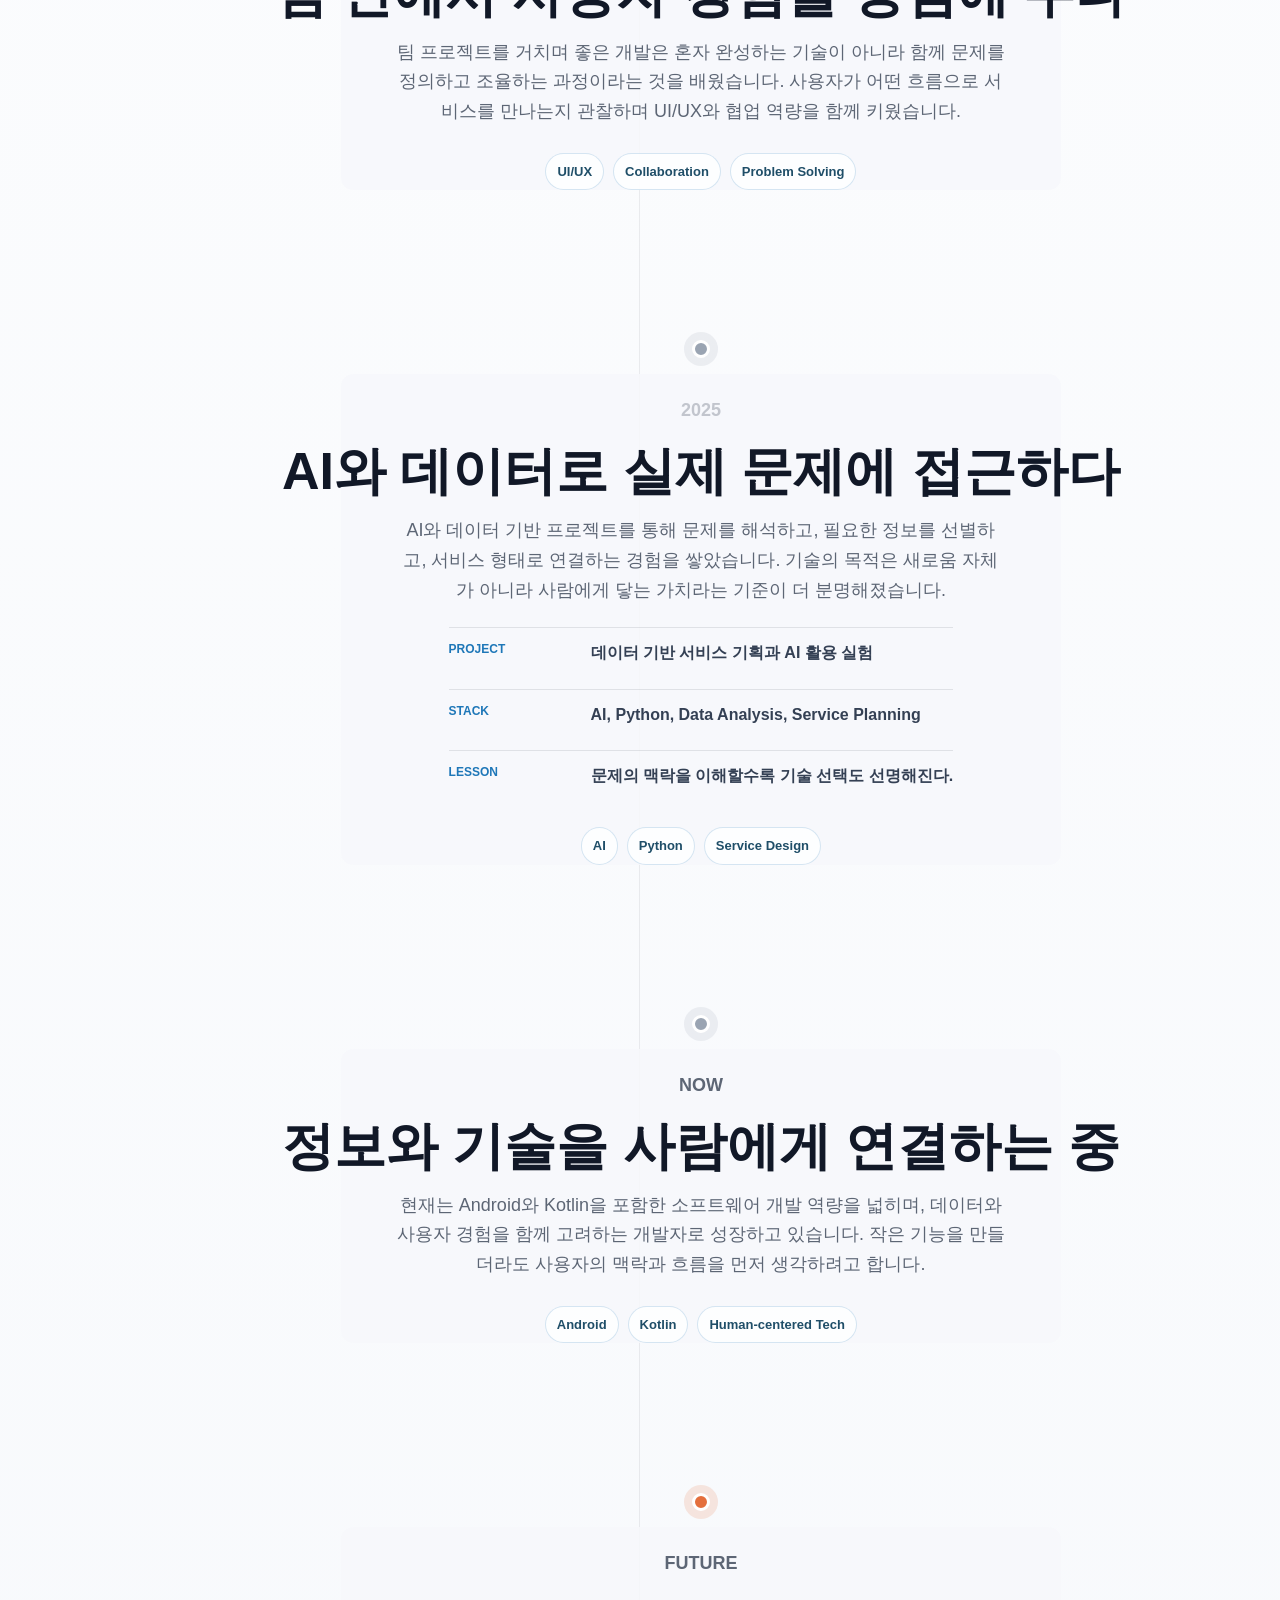
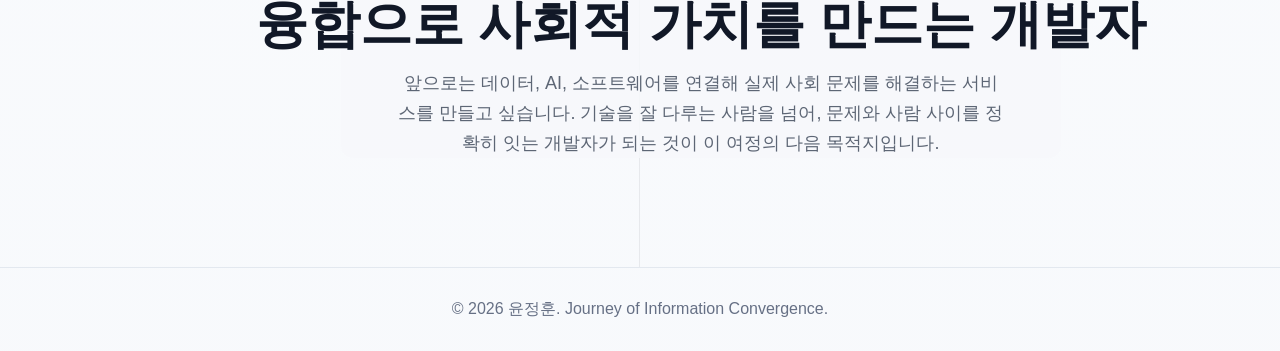
==== commit e5c16161: "Add arcade event stages" ====
--- a/index.html
+++ b/index.html
@@ -15,7 +15,7 @@
         <a href="index.html">Home</a>
         <a href="portfolio.html">Portfolio</a>
         <a href="experience.html">Experience</a>
-        <a href="lab.html">Lab</a>
+        <a href="lab.html">Arcade</a>
         <a href="contact.html">Contact</a>
       </div>
     </nav>
